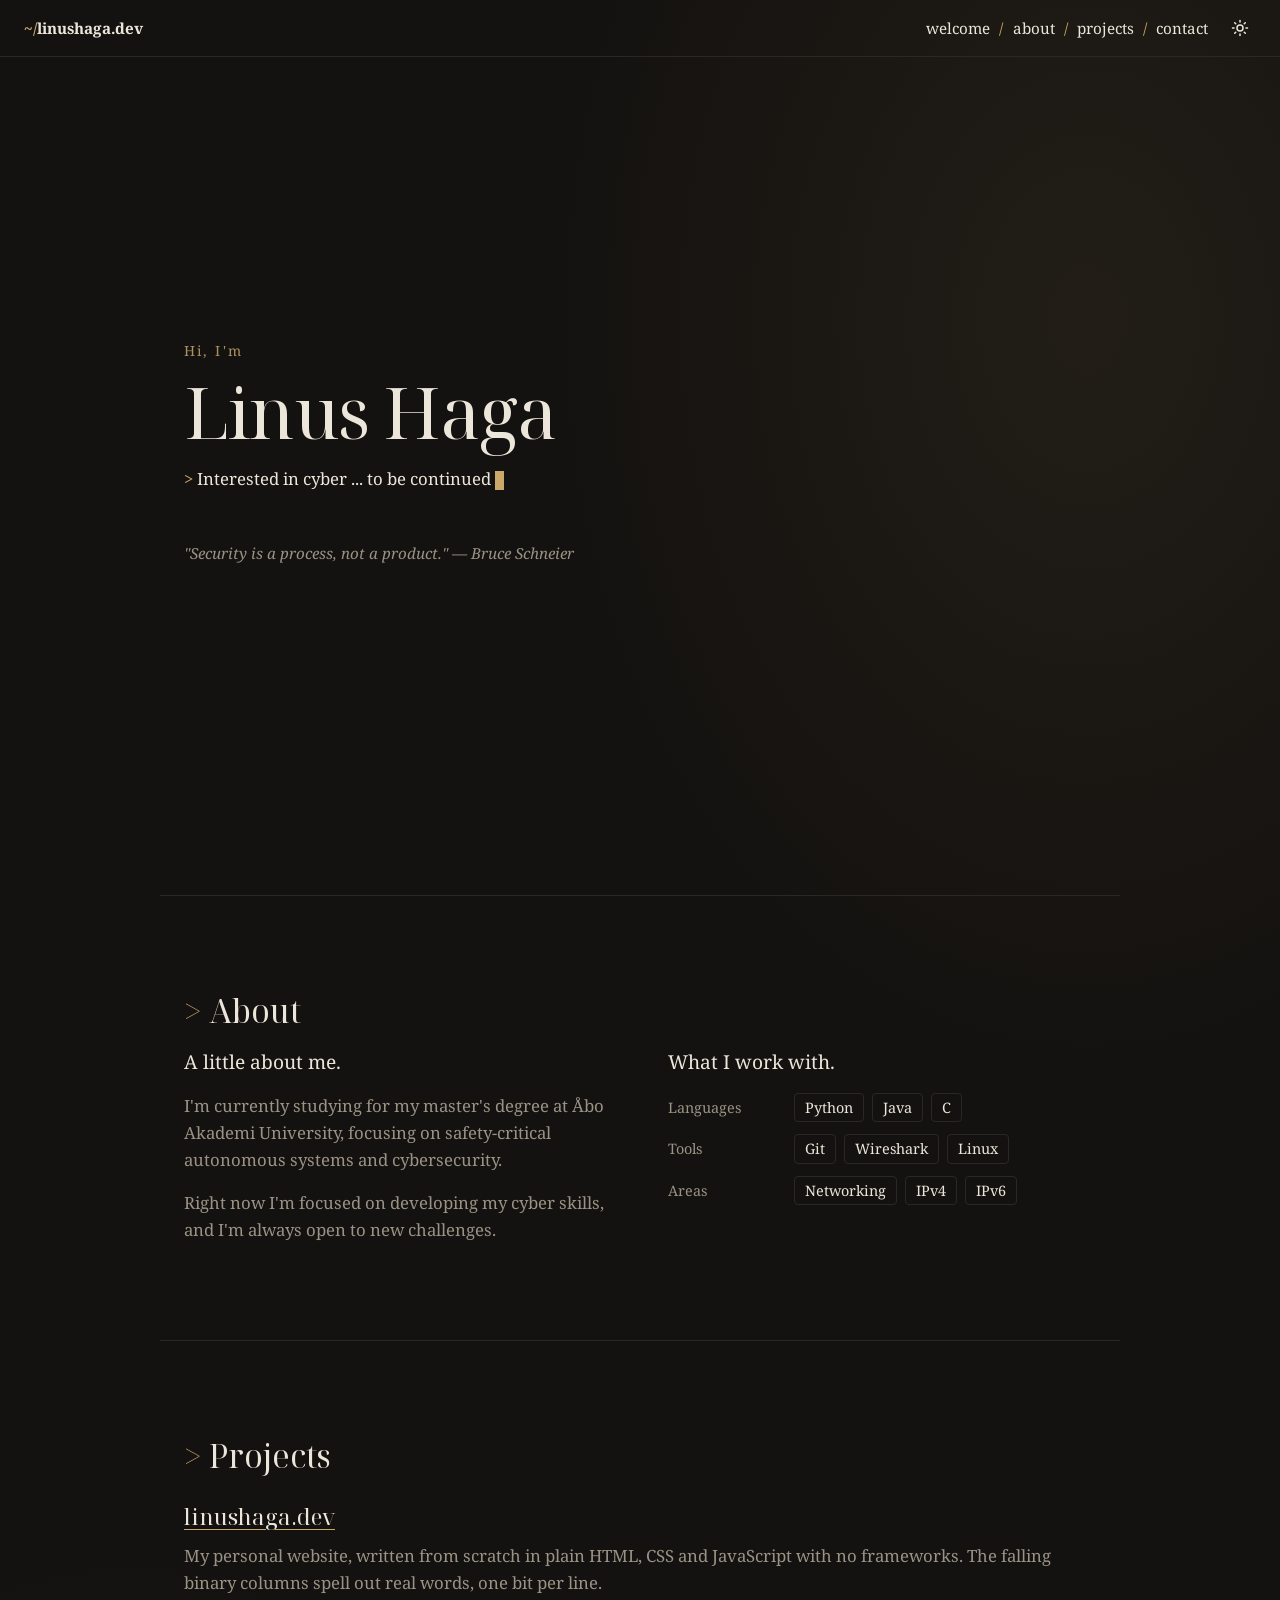
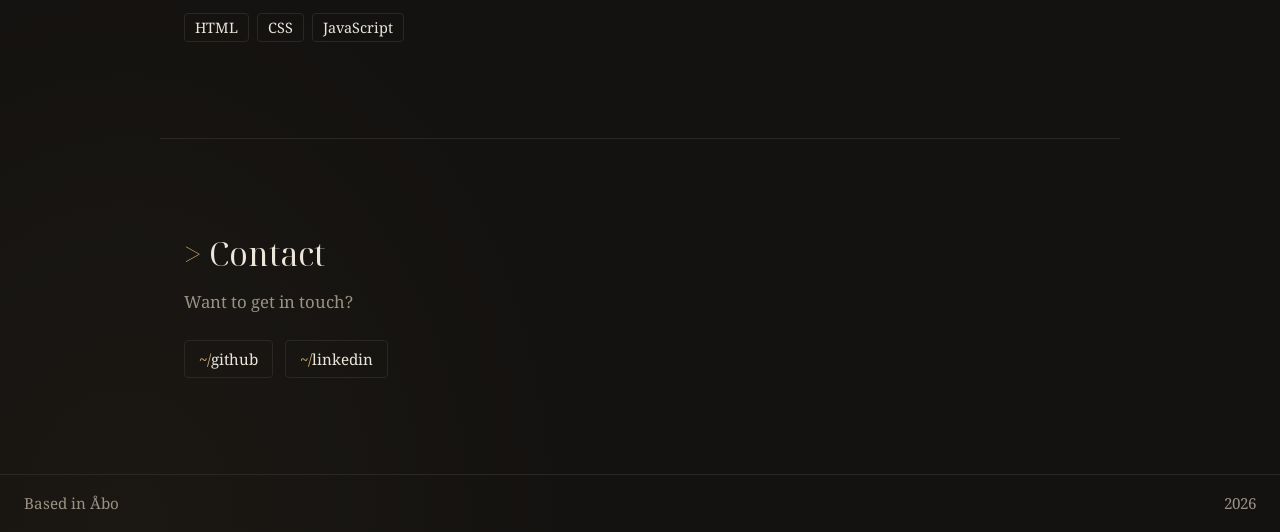
==== public/index.html @ 1ff62e4f "Prepare for Cloudflare Workers static-assets hosting Move the site into public/, add wrangler.jsonc " ====
<!DOCTYPE html>
<html lang="en">
<head>
  <meta charset="UTF-8">
  <meta name="viewport" content="width=device-width, initial-scale=1.0">

  <link rel="preconnect" href="https://fonts.googleapis.com">
  <link rel="preconnect" href="https://fonts.gstatic.com" crossorigin>
  <link href="https://fonts.googleapis.com/css2?family=Noto+Serif+Display:wght@400&family=Noto+Serif:ital,wght@0,400;0,600;0,700;1,400&display=swap" rel="stylesheet">

  <title>Linus Haga</title>
  <meta name="description" content="Linus Haga, a master's student at Åbo Akademi University focusing on safety-critical autonomous systems and cybersecurity.">

  <!-- Shown when the link is shared, e.g. on LinkedIn or Discord. -->
  <meta property="og:type" content="website">
  <meta property="og:title" content="Linus Haga">
  <meta property="og:description" content="Linus Haga, a master's student at Åbo Akademi University focusing on safety-critical autonomous systems and cybersecurity.">
  <meta name="twitter:card" content="summary">

  <!-- Runs before the page draws, so a saved light theme doesn't flash dark first. -->
  <script>
    try {
      if (localStorage.getItem("theme") === "light") {
        document.documentElement.dataset.theme = "light";
      }
    } catch {}
  </script>

  <link rel="stylesheet" href="style.css">
</head>
<body>
  <header class="site-header">
    <a class="site-title" href="#welcome">linushaga.dev</a>

    <div class="header-end">
      <nav class="site-nav" aria-label="Main">
        <a href="#welcome">welcome</a>
        <a href="#about">about</a>
        <a href="#projects">projects</a>
        <a href="#contact">contact</a>
      </nav>

      <button class="theme-toggle" type="button" aria-label="Switch to light mode">
        <svg class="icon-sun" viewBox="0 0 24 24" aria-hidden="true">
          <circle cx="12" cy="12" r="4"/>
          <path d="M12 2v2M12 20v2M4.93 4.93l1.41 1.41M17.66 17.66l1.41 1.41M2 12h2M20 12h2M4.93 19.07l1.41-1.41M17.66 6.34l1.41-1.41"/>
        </svg>
        <svg class="icon-moon" viewBox="0 0 24 24" aria-hidden="true">
          <path d="M21 12.79A9 9 0 1 1 11.21 3 7 7 0 0 0 21 12.79z"/>
        </svg>
      </button>
    </div>
  </header>

  <main>
    <div class="binary" aria-hidden="true" data-words="IT, DaTe, Cyber, cryptography, security, privacy, hacking, programming, networking, linux, open source, technology">
      <div class="binary-col"></div>
      <div class="binary-col"></div>
      <div class="binary-col"></div>
      <div class="binary-col"></div>
    </div>

    <section id="welcome" class="hero">
      <p class="eyebrow">Hi, I'm</p>
      <h1>Linus Haga</h1>
      <p class="tagline">Interested in cyber ... to be continued<span class="cursor" aria-hidden="true"></span></p>
      <p class="quote">"Security is a process, not a product." — Bruce Schneier</p>
    </section>

    <section id="about" class="section">
      <h2>About</h2>
      <div class="about-grid">
        <div class="about-text">
          <p class="lead">A little about me.</p>
          <p>I'm currently studying for my master's degree at Åbo Akademi University, focusing on safety-critical autonomous systems and cybersecurity.</p>
          <p>Right now I'm focused on developing my cyber skills, and I'm always open to new challenges.</p>
        </div>

        <div class="skills">
          <p class="lead skills-title">What I work with.</p>
          <dl class="skill-groups">
            <div class="skill-group">
              <dt>Languages</dt>
              <dd>
                <ul class="tags">
                  <li>Python</li>
                  <li>Java</li>
                  <li>C</li>
                </ul>
              </dd>
            </div>
            <div class="skill-group">
              <dt>Tools</dt>
              <dd>
                <ul class="tags">
                  <li>Git</li>
                  <li>Wireshark</li>
                  <li>Linux</li>
                </ul>
              </dd>
            </div>
            <div class="skill-group">
              <dt>Areas</dt>
              <dd>
                <ul class="tags">
                  <li>Networking</li>
                  <li>IPv4</li>
                  <li>IPv6</li>
                </ul>
              </dd>
            </div>
          </dl>
        </div>
      </div>
    </section>

    <section id="projects" class="section">
      <h2>Projects</h2>

      <ul class="projects">
        <li class="project">
          <h3><a href="https://github.com/Linuusshh/linushaga.dev" target="_blank" rel="noopener noreferrer">linushaga.dev</a></h3>
          <p>My personal website, written from scratch in plain HTML, CSS and JavaScript with no frameworks. The falling binary columns spell out real words, one bit per line.</p>
          <ul class="tags">
            <li>HTML</li>
            <li>CSS</li>
            <li>JavaScript</li>
          </ul>
        </li>
      </ul>
    </section>

    <section id="contact" class="section">
      <h2>Contact</h2>
      <p>Want to get in touch?</p>

      <ul class="contact-links">
        <li><a class="link-btn" href="https://github.com/Linuusshh" target="_blank" rel="noopener noreferrer">github</a></li>
        <li><a class="link-btn" href="https://www.linkedin.com/in/linus-haga-680bb72a0/" target="_blank" rel="noopener noreferrer">linkedin</a></li>
      </ul>
    </section>
  </main>

  <footer class="site-footer">
    <span>Based in Åbo</span>
    <span class="year">2026</span>
  </footer>

  <div class="tv-glitch" aria-hidden="true"></div>

  <script src="script.js" defer></script>
</body>
</html>
---- public/style.css ----
* {
  box-sizing: border-box;
}

/* Registering the theme colors as real colors lets the browser fade between
   them, so switching theme eases over instead of snapping like a flashbang. */
@property --bg { syntax: "<color>"; inherits: true; initial-value: #141210; }
@property --text { syntax: "<color>"; inherits: true; initial-value: #ece6da; }
@property --muted { syntax: "<color>"; inherits: true; initial-value: #9a9284; }
@property --line { syntax: "<color>"; inherits: true; initial-value: #2b2722; }
@property --accent { syntax: "<color>"; inherits: true; initial-value: #c9a86a; }
@property --glow-strong { syntax: "<color>"; inherits: true; initial-value: transparent; }
@property --glow-soft { syntax: "<color>"; inherits: true; initial-value: transparent; }

:root {
  --bg: #141210;
  --text: #ece6da;
  --muted: #9a9284;
  --line: #2b2722;
  --accent: #c9a86a;
  --glow-strong: rgba(201, 168, 106, 0.08);
  --glow-soft: rgba(201, 168, 106, 0.04);

  --content-width: 960px;

  --font: "Noto Serif", Georgia, "Times New Roman", serif;
  --font-display: "Noto Serif Display", Georgia, "Times New Roman", serif;

  color-scheme: dark;

  transition:
    --bg 0.8s ease,
    --text 0.8s ease,
    --muted 0.8s ease,
    --line 0.8s ease,
    --accent 0.8s ease,
    --glow-strong 0.8s ease,
    --glow-soft 0.8s ease;
}

:root[data-theme="light"] {
  --bg: #f6f1e7;
  --text: #241f18;
  --muted: #6a6256;
  --line: #ddd4c4;
  --accent: #806224;
  --glow-strong: rgba(128, 98, 36, 0.08);
  --glow-soft: rgba(128, 98, 36, 0.04);

  color-scheme: light;
}

body {
  margin: 0;
  min-height: 100vh;
  display: flex;
  flex-direction: column;

  font-family: var(--font);
  font-weight: 400;
  line-height: 1.6;
  color: var(--text);
  background:
    radial-gradient(ellipse 60% 50% at 85% 15%, var(--glow-strong), transparent 70%),
    radial-gradient(ellipse 50% 40% at 10% 100%, var(--glow-soft), transparent 70%),
    var(--bg);
}

h1,
h2,
h3 {
  font-family: var(--font-display);
}

a {
  color: inherit;
  text-decoration: none;
}

a:hover {
  color: var(--accent);
}

a:focus-visible {
  outline: 2px solid var(--accent);
  outline-offset: 4px;
  border-radius: 2px;
}

/* Header */

.site-header {
  display: flex;
  justify-content: space-between;
  align-items: center;
  gap: 16px;
  padding: 16px 24px;

  font-size: 0.95rem;
  border-bottom: 1px solid var(--line);
}

.site-title {
  font-weight: 700;
}

.site-title::before {
  content: "~/";
  color: var(--accent);
}

.header-end {
  display: flex;
  flex-wrap: wrap;
  align-items: center;
  gap: 8px 16px;
}

.site-nav {
  display: flex;
  gap: 0.6em;
}

.site-nav a + a::before {
  content: "/";
  margin-right: 0.6em;
  color: var(--accent);
}

/* Theme toggle: shows the mode you'd switch to. */

.theme-toggle {
  display: inline-flex;
  align-items: center;
  justify-content: center;
  width: 32px;
  height: 32px;
  margin: -6px 0; /* Keeps the header height the .hero min-height relies on. */
  padding: 0;

  color: var(--text);
  background: transparent;
  border: 0;
  border-radius: 4px;
  cursor: pointer;
  transition: color 0.15s;
}

.theme-toggle:hover {
  color: var(--accent);
}

.theme-toggle:focus-visible {
  outline: 2px solid var(--accent);
  outline-offset: 2px;
}

.theme-toggle svg {
  width: 18px;
  height: 18px;
  fill: none;
  stroke: currentColor;
  stroke-width: 2;
  stroke-linecap: round;
  stroke-linejoin: round;
}

.icon-moon,
:root[data-theme="light"] .icon-sun {
  display: none;
}

:root[data-theme="light"] .icon-moon {
  display: block;
}

/* Easter egg: switching theme makes the screen twitch like an old TV.
   script.js adds .glitching to <html> and skips it for reduced-motion users. */

.glitching {
  overflow-x: clip; /* Stops the twitch from flashing a horizontal scrollbar. */
}

.glitching .site-header,
.glitching main,
.glitching .site-footer {
  animation: tv-twitch 0.5s steps(1) both;
}

.tv-glitch {
  display: none;
  position: fixed;
  inset: 0;
  z-index: 100;
  overflow: hidden;
  pointer-events: none;

  /* Black and white static. */
  background-image: url("data:image/svg+xml,%3Csvg xmlns='http://www.w3.org/2000/svg' width='256' height='256'%3E%3Cfilter id='n'%3E%3CfeTurbulence type='fractalNoise' baseFrequency='.9' numOctaves='2' stitchTiles='stitch'/%3E%3CfeColorMatrix type='saturate' values='0'/%3E%3C/filter%3E%3Crect width='100%25' height='100%25' filter='url(%23n)'/%3E%3C/svg%3E");
}

.glitching .tv-glitch {
  display: block;
  animation: tv-static 0.5s steps(1) both;
}

/* Scanlines. */
.tv-glitch::before {
  content: "";
  position: absolute;
  inset: 0;
  background: repeating-linear-gradient(to bottom, rgba(0, 0, 0, 0.35) 0 2px, transparent 2px 4px);
}

/* Bright band rolling down the screen. */
.tv-glitch::after {
  content: "";
  position: absolute;
  left: 0;
  right: 0;
  height: 16vh;
  background: linear-gradient(to bottom, transparent, rgba(255, 255, 255, 0.3), transparent);
  animation: tv-roll 0.5s linear both;
}

@keyframes tv-twitch {
  0% {
    transform: translate(-10px, 2px) skewX(3deg);
    text-shadow: 3px 0 rgba(255, 0, 60, 0.7), -3px 0 rgba(0, 220, 255, 0.7);
  }

  10% {
    transform: translate(8px, -3px) skewX(-2deg);
  }

  20% {
    transform: none;
    text-shadow: none;
  }

  36% {
    transform: translate(-14px, 0) skewX(5deg);
    text-shadow: -4px 0 rgba(255, 0, 60, 0.7), 4px 0 rgba(0, 220, 255, 0.7);
  }

  46% {
    transform: translate(4px, 4px);
  }

  58% {
    transform: translate(-4px, -1px);
    text-shadow: 2px 0 rgba(255, 0, 60, 0.7), -2px 0 rgba(0, 220, 255, 0.7);
  }

  72% {
    transform: translate(9px, 0) skewX(-4deg);
  }

  84%,
  100% {
    transform: none;
    text-shadow: none;
  }
}

@keyframes tv-static {
  0% {
    opacity: 0.6;
    background-position: 0 0;
  }

  10% {
    opacity: 0.3;
    background-position: -80px 40px;
  }

  20% {
    opacity: 0;
  }

  36% {
    opacity: 0.5;
    background-position: 120px -60px;
  }

  46% {
    opacity: 0.3;
    background-position: -30px 110px;
  }

  58% {
    opacity: 0.2;
    background-position: 70px 20px;
  }

  72% {
    opacity: 0.12;
    background-position: -140px -90px;
  }

  84%,
  100% {
    opacity: 0;
  }
}

@keyframes tv-roll {
  from {
    transform: translateY(-16vh);
  }

  to {
    transform: translateY(100vh);
  }
}

/* Hero */

html {
  scroll-behavior: smooth;
}

@media (prefers-reduced-motion: reduce) {
  html {
    scroll-behavior: auto;
  }
}

main {
  flex: 1;
  position: relative;
}

/* Binary columns */

.binary {
  --h: 70vh;

  position: absolute;
  top: 0;
  right: 24px;
  z-index: 1;
  display: flex;
  gap: 22px;
  height: var(--h);
  overflow: hidden;
  pointer-events: none;

  -webkit-mask-image: linear-gradient(to bottom, transparent, #000 25%, #000 60%, transparent);
  mask-image: linear-gradient(to bottom, transparent, #000 25%, #000 60%, transparent);
}

.binary-col {
  font-size: 0.9rem;
  line-height: 1.5;
  text-align: center;
  color: var(--accent);
  opacity: 0.6;
}

.binary-track {
  white-space: pre;
  animation: binary-fall var(--dur, 30s) linear var(--delay, 0s) 1 both;
}

@keyframes binary-fall {
  from {
    transform: translateY(-100%);
  }

  to {
    transform: translateY(var(--h));
  }
}

@media (prefers-reduced-motion: reduce) {
  .binary-track {
    animation: none;
  }
}

@media (max-width: 800px) {
  .binary {
    display: none;
  }
}

.hero {
  min-height: calc(100vh - 62px);
  display: flex;
  flex-direction: column;
  justify-content: center;
  width: 100%;
  max-width: var(--content-width);
  margin: 0 auto;
  padding: 48px 24px 96px;
}

/* Footer */

.site-footer {
  display: flex;
  justify-content: space-between;
  align-items: center;
  gap: 16px;
  padding: 16px 24px;

  font-size: 0.95rem;
  color: var(--muted);
  border-top: 1px solid var(--line);
}

@media (max-width: 800px) {
  .site-footer {
    padding: 16px;
  }
}

/* Sections */

.section {
  max-width: var(--content-width);
  margin: 0 auto;
  padding: 96px 24px;
  border-top: 1px solid var(--line);
}

.section h2 {
  margin: 0 0 16px;
  font-size: 2rem;
  font-weight: 400;
  line-height: 1.2;
}

.section h2::before {
  content: "> ";
  color: var(--accent);
}

.section p {
  margin: 0;
  color: var(--muted);
  font-size: 1.05rem;
}

.section p + p {
  margin-top: 16px;
}

.section .lead {
  color: var(--text);
  font-size: 1.2rem;
}

/* Skills */

.section .skills-title {
  margin-bottom: 16px;
}

.about-grid {
  display: grid;
  grid-template-columns: 1fr 1fr;
  gap: 56px;
  align-items: start;
}

.skill-groups {
  display: grid;
  gap: 12px;
  margin: 0;
}

.skill-group {
  display: grid;
  grid-template-columns: 110px 1fr;
  gap: 16px;
  align-items: baseline;
}

.skill-group dt {
  font-size: 0.9rem;
  color: var(--muted);
}

.skill-group dd {
  margin: 0;
}

.tags {
  display: flex;
  flex-wrap: wrap;
  gap: 8px;
  margin: 0;
  padding: 0;
  list-style: none;
}

.tags li {
  padding: 2px 10px;
  font-size: 0.9rem;
  border: 1px solid var(--line);
  border-radius: 4px;
}

@media (max-width: 800px) {
  .about-grid {
    grid-template-columns: 1fr;
    gap: 40px;
  }

  .skill-group {
    grid-template-columns: 1fr;
    gap: 6px;
  }
}

/* Projects */

.projects {
  margin: 24px 0 0;
  padding: 0;
  list-style: none;
}

.project + .project {
  margin-top: 32px;
  padding-top: 32px;
  border-top: 1px solid var(--line);
}

.project h3 {
  margin: 0;
  font-size: 1.4rem;
  font-weight: 400;
}

.project h3 a {
  text-decoration: underline;
  text-decoration-color: var(--accent);
  text-decoration-thickness: 1px;
  text-underline-offset: 4px;
}

.section .project p {
  margin: 8px 0 16px;
}

/* Contact */

.contact-links {
  display: flex;
  flex-wrap: wrap;
  gap: 12px;
  margin: 24px 0 0;
  padding: 0;
  list-style: none;
}

.link-btn {
  display: inline-block;
  padding: 6px 14px;

  font: inherit;
  font-size: 0.95rem;
  color: var(--text);
  background: transparent;
  border: 1px solid var(--line);
  border-radius: 4px;
  cursor: pointer;
  transition: border-color 0.15s, color 0.15s;
}

.link-btn::before {
  content: "~/";
  color: var(--accent);
}

.link-btn:hover {
  color: var(--accent);
  border-color: var(--accent);
}

.link-btn:focus-visible {
  outline: 2px solid var(--accent);
  outline-offset: 4px;
}

.eyebrow {
  margin: 0 0 12px;
  font-size: 0.875rem;
  letter-spacing: 0.15em;
  color: var(--accent);
  opacity: 0.85;
}

.hero h1 {
  margin: 0;
  font-size: 4.5rem;
  font-weight: 400;
  letter-spacing: -0.02em;
  line-height: 1.05;
}

.tagline {
  margin: 16px 0 0;
  font-size: 1.05rem;
}

.tagline::before {
  content: "> ";
  color: var(--accent);
}

.cursor {
  display: inline-block;
  width: 0.55em;
  height: 1.1em;
  margin-left: 4px;
  vertical-align: text-bottom;
  background: var(--accent);
  animation: blink 1.1s steps(1) infinite;
}

.quote {
  margin: 48px 0 0;
  font-size: 0.95rem;
  font-style: italic;
  color: var(--muted);
}

@keyframes blink {
  50% {
    opacity: 0;
  }
}

/* The hero lines rise in one after another when the page loads. The animation
   only runs once, so switching theme doesn't replay it. */
.hero > * {
  animation: hero-in 0.9s cubic-bezier(0.22, 1, 0.36, 1) both;
}

.hero > :nth-child(1) { animation-delay: 0.1s; }
.hero > :nth-child(2) { animation-delay: 0.25s; }
.hero > :nth-child(3) { animation-delay: 0.45s; }
.hero > :nth-child(4) { animation-delay: 0.7s; }

/* No "to" keyframe, so each line ends at its own opacity (the eyebrow is 0.85). */
@keyframes hero-in {
  from {
    opacity: 0;
    transform: translateY(16px);
  }
}

@media (prefers-reduced-motion: reduce) {
  .cursor,
  .hero > * {
    animation: none;
  }
}

@media (max-width: 800px) {
  .site-header {
    flex-direction: column;
    align-items: flex-start;
    padding: 16px;
  }

  .hero {
    padding: 48px 16px 64px;
  }

  .hero h1 {
    font-size: 3rem;
  }
}
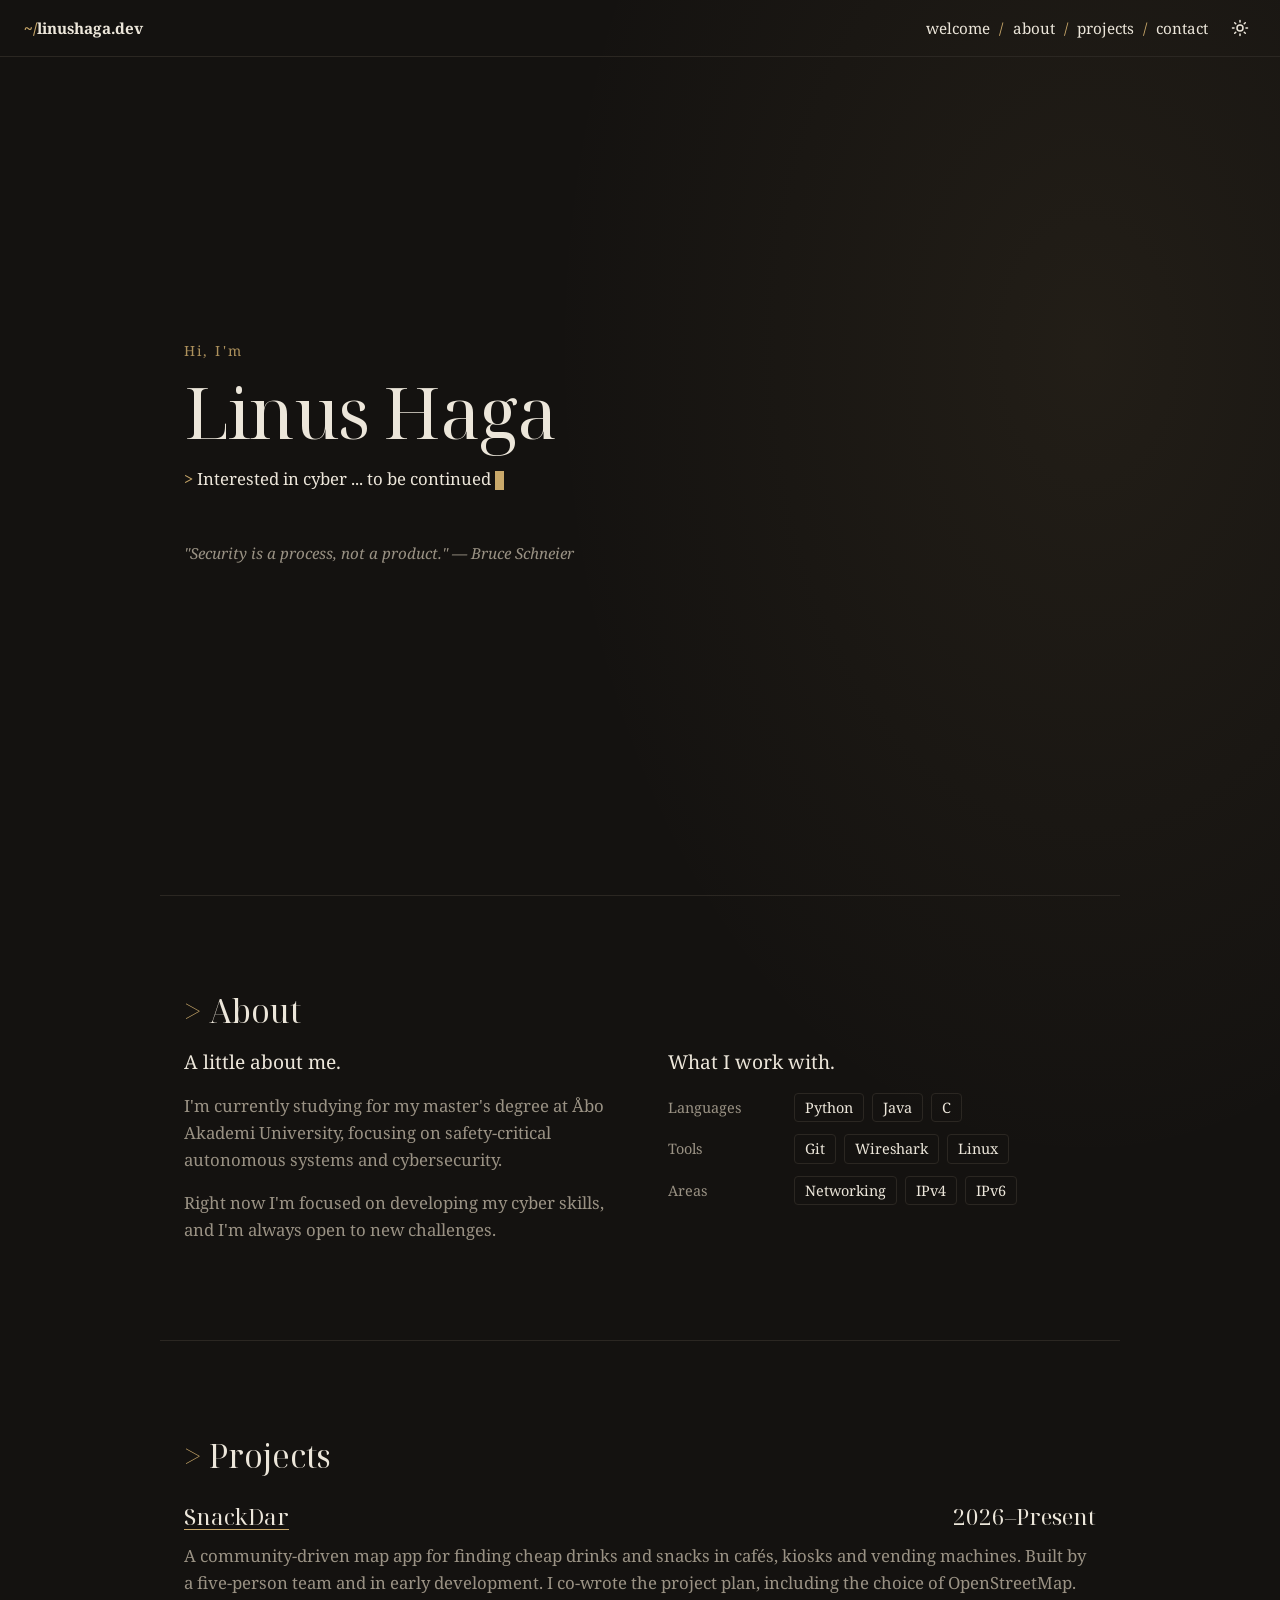
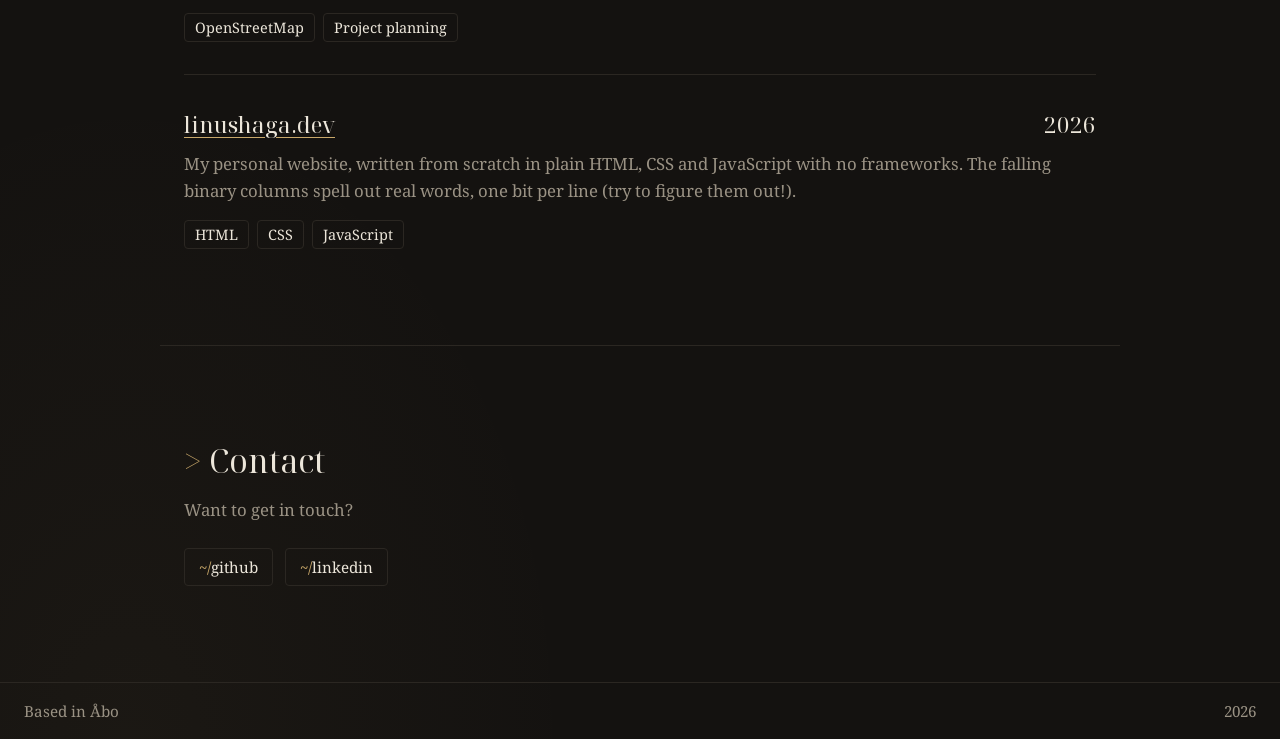
==== commit 972f7743: "Added SnackDar to my projects tab alongside with a year for projects." ====
--- a/public/index.html
+++ b/public/index.html
@@ -18,13 +18,7 @@
   <meta name="twitter:card" content="summary">
 
   <!-- Runs before the page draws, so a saved light theme doesn't flash dark first. -->
-  <script>
-    try {
-      if (localStorage.getItem("theme") === "light") {
-        document.documentElement.dataset.theme = "light";
-      }
-    } catch {}
-  </script>
+  <script src="theme.js"></script>
 
   <link rel="stylesheet" href="style.css">
 </head>
@@ -119,8 +113,22 @@
 
       <ul class="projects">
         <li class="project">
-          <h3><a href="https://github.com/Linuusshh/linushaga.dev" target="_blank" rel="noopener noreferrer">linushaga.dev</a></h3>
-          <p>My personal website, written from scratch in plain HTML, CSS and JavaScript with no frameworks. The falling binary columns spell out real words, one bit per line.</p>
+          <div class="project-header">
+            <h3><a href="https://github.com/SnackDar" target="_blank" rel="noopener noreferrer">SnackDar</a></h3>
+            <time class="project-year" datetime="2026">2026–Present</time>
+          </div>
+          <p>A community-driven map app for finding cheap drinks and snacks in cafés, kiosks and vending machines. Built by a five-person team and in early development. I co-wrote the project plan, including the choice of OpenStreetMap.</p>
+          <ul class="tags">
+            <li>OpenStreetMap</li>
+            <li>Project planning</li>
+          </ul>
+        </li>
+        <li class="project">
+          <div class="project-header">
+            <h3><a href="https://github.com/Linuusshh/linushaga.dev" target="_blank" rel="noopener noreferrer">linushaga.dev</a></h3>
+            <time class="project-year" datetime="2026">2026</time>
+          </div>
+          <p>My personal website, written from scratch in plain HTML, CSS and JavaScript with no frameworks. The falling binary columns spell out real words, one bit per line (try to figure them out!).</p>
           <ul class="tags">
             <li>HTML</li>
             <li>CSS</li>
--- a/public/style.css
+++ b/public/style.css
@@ -529,8 +529,25 @@
   border-top: 1px solid var(--line);
 }
 
+.project-header {
+  display: flex;
+  justify-content: space-between;
+  align-items: baseline;
+  gap: 16px;
+}
+
+.project-year {
+  flex-shrink: 0;
+  font-family: var(--font-display);
+  font-size: 1.4rem;
+  font-weight: 400;
+  color: var(--text);
+}
+
 .project h3 {
   margin: 0;
+  min-width: 0;
+  overflow-wrap: anywhere;
   font-size: 1.4rem;
   font-weight: 400;
 }
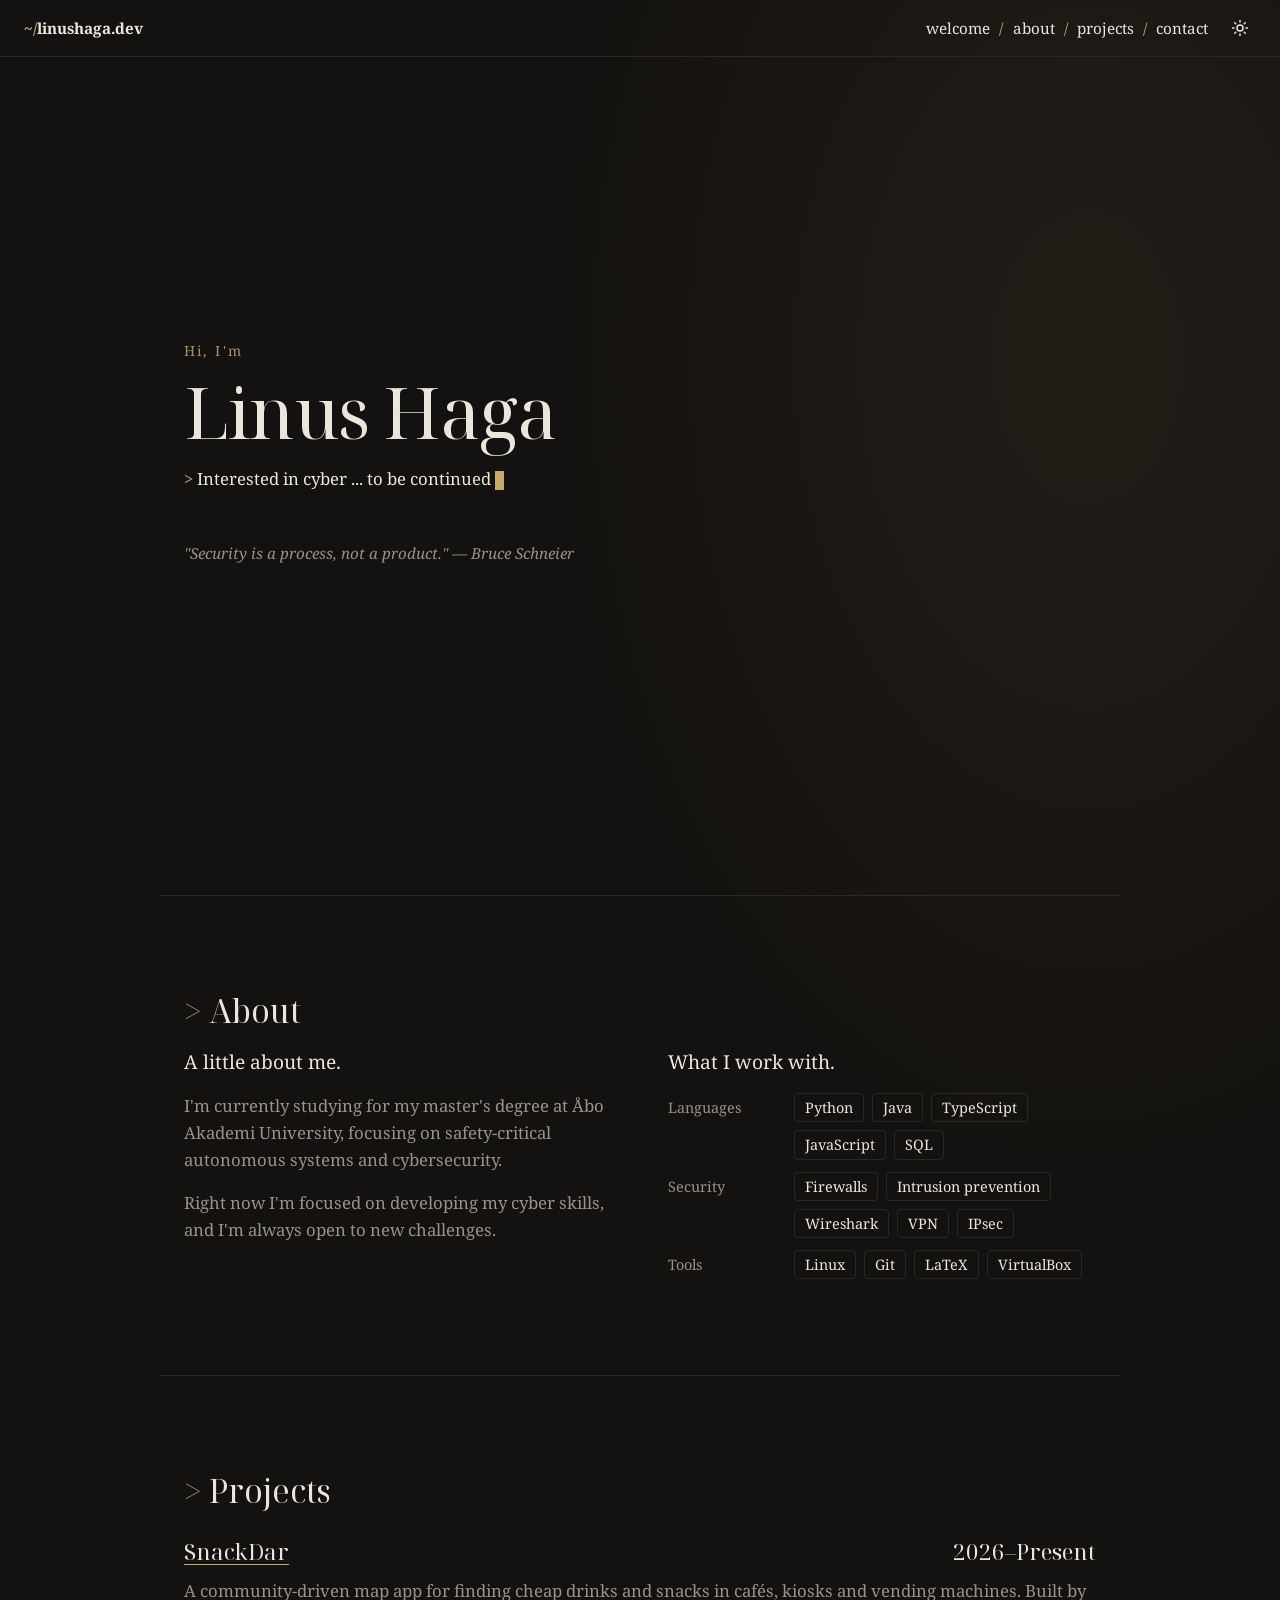
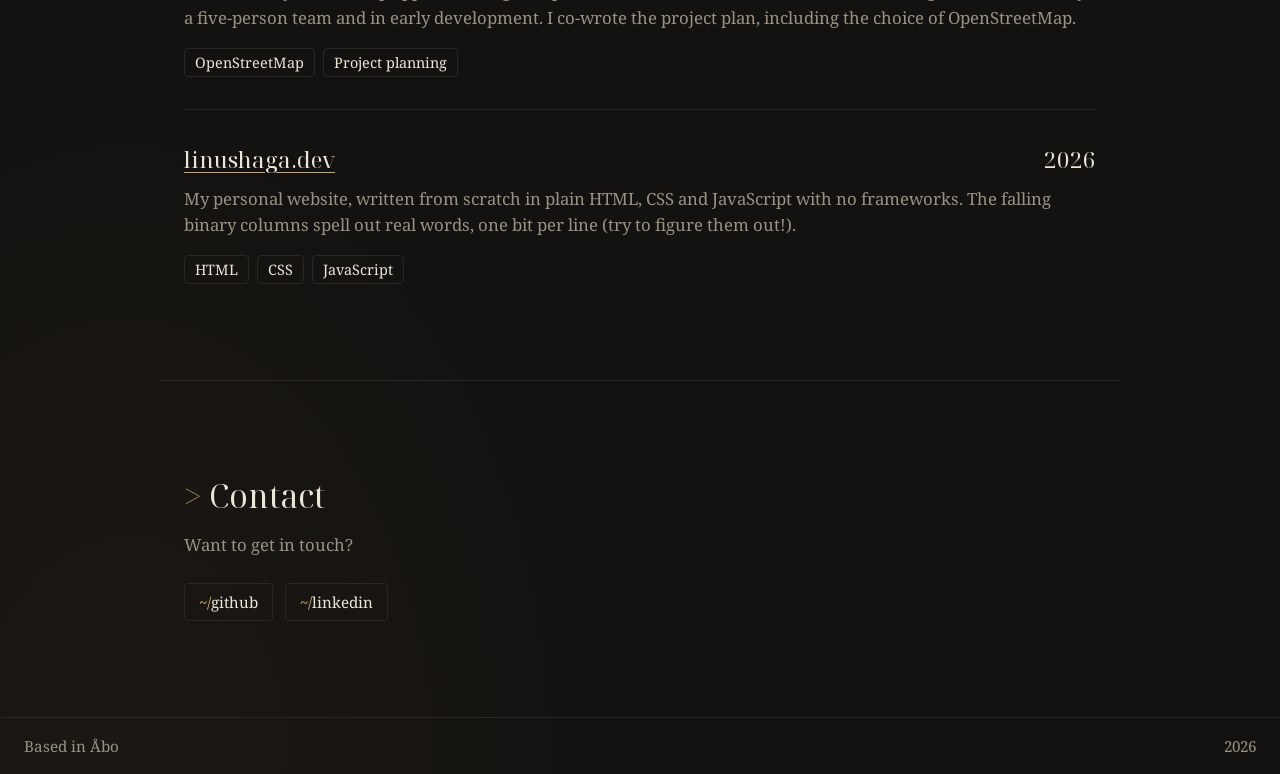
==== commit 8b8e6446: "Updated About section." ====
--- a/public/index.html
+++ b/public/index.html
@@ -9,6 +9,7 @@
   <link href="https://fonts.googleapis.com/css2?family=Noto+Serif+Display:wght@400&family=Noto+Serif:ital,wght@0,400;0,600;0,700;1,400&display=swap" rel="stylesheet">
 
   <title>Linus Haga</title>
+  <link rel="icon" href="favicon.svg" type="image/svg+xml">
   <meta name="description" content="Linus Haga, a master's student at Åbo Akademi University focusing on safety-critical autonomous systems and cybersecurity.">
 
   <!-- Shown when the link is shared, e.g. on LinkedIn or Discord. -->
@@ -79,7 +80,21 @@
                 <ul class="tags">
                   <li>Python</li>
                   <li>Java</li>
-                  <li>C</li>
+                  <li>TypeScript</li>
+                  <li>JavaScript</li>
+                  <li>SQL</li>
+                </ul>
+              </dd>
+            </div>
+            <div class="skill-group">
+              <dt>Security</dt>
+              <dd>
+                <ul class="tags">
+                  <li>Firewalls</li>
+                  <li>Intrusion prevention</li>
+                  <li>Wireshark</li>
+                  <li>VPN</li>
+                  <li>IPsec</li>
                 </ul>
               </dd>
             </div>
@@ -87,19 +102,10 @@
               <dt>Tools</dt>
               <dd>
                 <ul class="tags">
+                  <li>Linux</li>
                   <li>Git</li>
-                  <li>Wireshark</li>
-                  <li>Linux</li>
-                </ul>
-              </dd>
-            </div>
-            <div class="skill-group">
-              <dt>Areas</dt>
-              <dd>
-                <ul class="tags">
-                  <li>Networking</li>
-                  <li>IPv4</li>
-                  <li>IPv6</li>
+                  <li>LaTeX</li>
+                  <li>VirtualBox</li>
                 </ul>
               </dd>
             </div>
